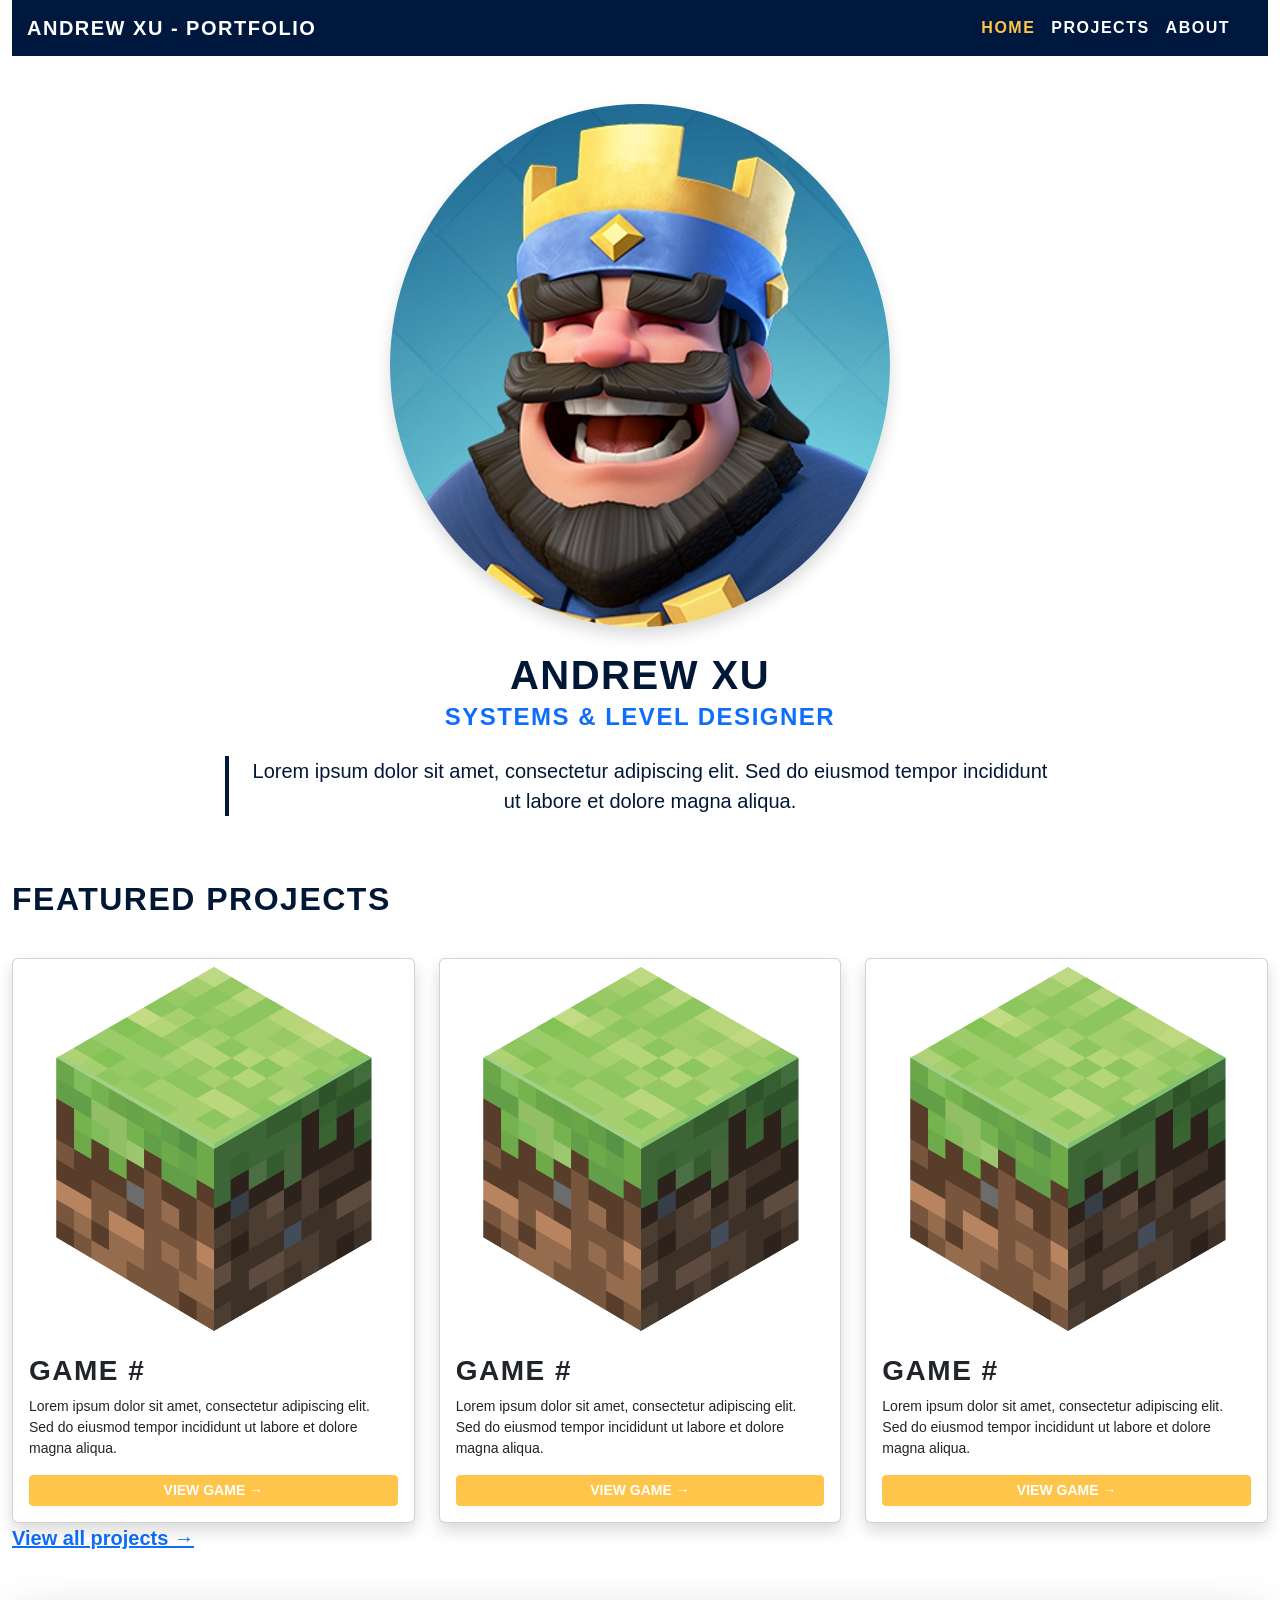
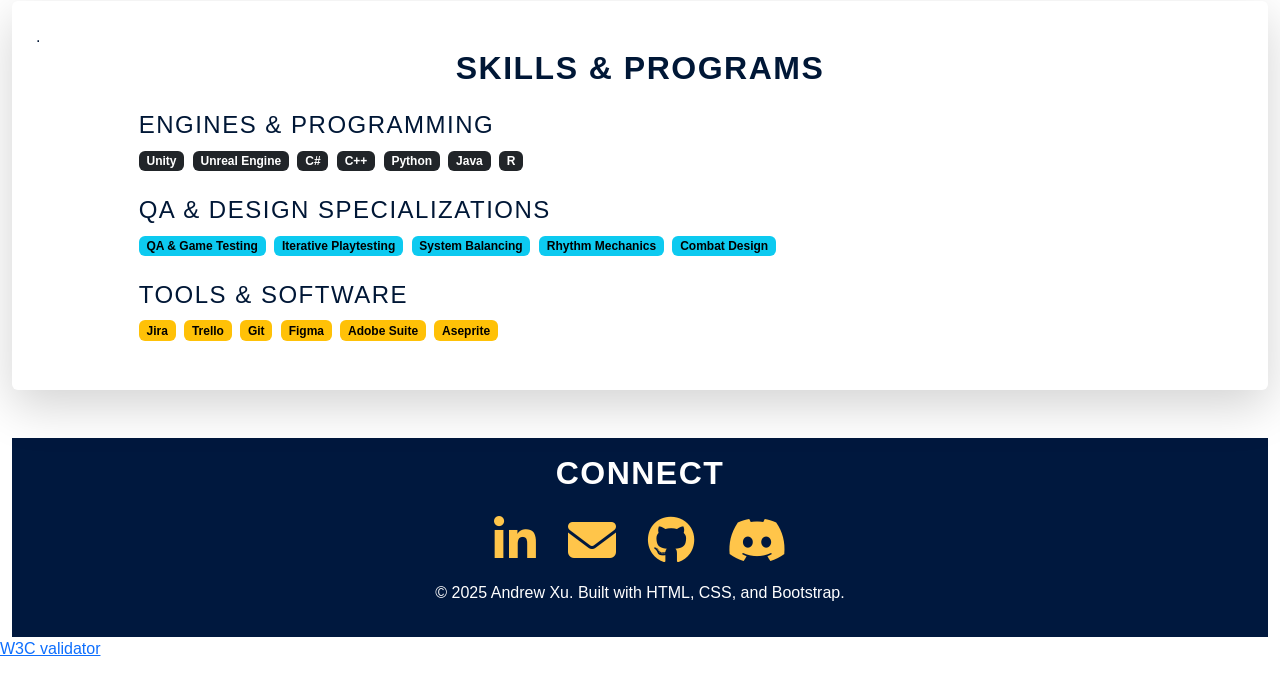
==== index.html @ b4d5e276 "Initial" ====
<!doctype html>
<html lang="en">

<!--
WRITTEN BY: Andrew Xu
EMAIL: andrewx5@uci.edu
-->

<head>
  <meta charset="utf-8">
  <meta name="author" content="Andrew Xu">
  <meta name="description" content="A1: Responsive Portfolio">
    <title>Andrew Xu | Portfolio</title>

    <link href="https://cdn.jsdelivr.net/npm/bootstrap@5.3.3/dist/css/bootstrap.min.css"
        rel="stylesheet"
        integrity="sha384-QWTKZyjpPEjISv5WaRU9OFeRpok6YctnYmDr5pNlyT2bRjXh0JMhjY6hW+ALEwIH"
        crossorigin="anonymous">
    <link rel="stylesheet" href="https://cdnjs.cloudflare.com/ajax/libs/font-awesome/6.5.1/css/all.min.css"
        integrity="sha512-DTOQO9RWCH3ppGqcWaEA1BIZOC6xxalwEsw9c2QQeAIftl+Vegovlnee1c9QX4TctnWMn13TZye+giMm8e2LwA=="
        crossorigin="anonymous" referrerpolicy="no-referrer">
    <link rel="stylesheet" href="style.css">
</head>


<body>
    <div class="container-fluid">

      <header> 
        <nav class="navbar navbar-expand-lg navbar-light">
            <a class="navbar-brand" href="index.html"> Andrew Xu - Portfolio</a>
            <button class="navbar-toggler" type="button" data-bs-toggle="collapse" data-bs-target="#navbarNav" aria-controls="navbarNav" aria-expanded="false" aria-label="Toggle navigation">
                <span class="fa-solid fa-bars" style="color: #ffffff;" aria-hidden="true"></span>            </button>
            <div class="collapse navbar-collapse" id="navbarNav">
                <ul class="navbar-nav ms-auto">
                    <li class="nav-item"><a class="nav-link active" aria-current="page" href="#">Home</a></li>
                    <li class="nav-item"><a class="nav-link" href="projects.html">Projects</a></li>
                    <li class="nav-item"><a class="nav-link" href="aboutme.html">About </a></li>
                </ul>
            </div>
        </nav>
      </header>

    <main class="mt-5">
      <div class="row">
        <div class="col-12">
            <section id="introduction" class="mb-5">  

              <div class="row mb-4">
                  <div class="col-12 text-center">
                      <img src="images/pfp.jpg" alt="profile picture" class="img-fluid rounded-circle shadow" style="max-width: 500px;">
                  </div>
              </div>

              <div class="row mb-3">
                  <div class="col-12 text-center">
                      <h1 class="about-title fw-bold mb-1">Andrew Xu</h1>
                      <h2 class="h4 fw-bold text-primary mt-1">Systems & Level Designer</h2>
                  </div>
              </div>

              <div class="row justify-content-center">
                  <div class="col-lg-8 col-12">
                      <blockquote class="blockquote border-start border-primary border-4 ps-3 text-center">
                          <p class="mb-0 lead small">
                            Lorem ipsum dolor sit amet, consectetur adipiscing elit. Sed do eiusmod tempor incididunt ut labore et dolore magna aliqua.                           </p>
                      </blockquote>
                  </div>
              </div>
          </section>

          <section id="featured-projects">
              <h2>Featured Projects</h2>
              <div class="row row-cols-1 row-cols-md-2 row-cols-lg-3 g-4 mt-3">
                <div class="col">
                  <div class="card h-100 shadow">
                    <img src="images/game.png" class="card-img-top d-block mx-auto" style="max-width: 350px;" alt="project1">
                    <div class="card-body">
                      <h3 class="card-title">Game #</h3>
                      <p class="card-text small">Lorem ipsum dolor sit amet, consectetur adipiscing elit. Sed do eiusmod tempor incididunt ut labore et dolore magna aliqua. </p>
                      <a href="projects.html#project1" class="btn btn-primary btn-sm w-100">View Game &rarr;</a>
                    </div>
                  </div>
                </div>
              <div class="col">
                  <div class="card h-100 shadow">
                    <img src="images/game.png" class="card-img-top d-block mx-auto" style="max-width: 350px;" alt="project2">
                      <div class="card-body">
                          <h3 class="card-title">Game #</h3>
                          <p class="card-text small">Lorem ipsum dolor sit amet, consectetur adipiscing elit. Sed do eiusmod tempor incididunt ut labore et dolore magna aliqua. </p>
                          <a href="projects.html#project2" class="btn btn-primary btn-sm w-100">View Game &rarr;</a>
                      </div>
                  </div>
              </div>
              <div class="col">
                  <div class="card h-100 shadow">
                    <img src="images/game.png" class="card-img-top d-block mx-auto" style="max-width: 350px;" alt="project3">
                      <div class="card-body">
                          <h3 class="card-title">Game #</h3>
                          <p class="card-text small">Lorem ipsum dolor sit amet, consectetur adipiscing elit. Sed do eiusmod tempor incididunt ut labore et dolore magna aliqua. </p>
                          <a href="projects.html#project3" class="btn btn-primary btn-sm w-100">View Game &rarr;</a>
                      </div>
                  </div>
              </div>
            </div>
            <a href="projects.html" class="fw-bold fs-5 mt-4">View all projects &rarr;</a>
          </section>

          <section id="skills" class="p-4 rounded shadow-lg my-5">. 
            <h2 class="text-center mb-4">Skills & Programs</h2>
            <div class="row justify-content-center">
                <div class="col-lg-10 col-12">
                    <h3 class="h4">Engines & Programming</h3>
                    <p class="mb-4">
                        <span class="badge bg-dark me-1">Unity</span>
                        <span class="badge bg-dark me-1">Unreal Engine</span>
                        <span class="badge bg-dark me-1">C#</span>
                        <span class="badge bg-dark me-1">C++</span>
                        <span class="badge bg-dark me-1">Python</span>
                        <span class="badge bg-dark me-1">Java</span>
                        <span class="badge bg-dark me-1">R</span>
                    </p>

                    <h3 class="h4">QA & Design Specializations</h3>
                    <p class="mb-4">
                        <span class="badge text-bg-info me-1">QA & Game Testing</span>
                        <span class="badge text-bg-info me-1">Iterative Playtesting</span>
                        <span class="badge text-bg-info me-1">System Balancing</span>
                        <span class="badge text-bg-info me-1">Rhythm Mechanics</span>
                        <span class="badge text-bg-info">Combat Design</span>
                    </p>

                    <h3 class="h4">Tools & Software</h3>
                    <p class="mb-4">
                        <span class="badge text-bg-warning me-1">Jira</span>
                        <span class="badge text-bg-warning me-1">Trello</span>
                        <span class="badge text-bg-warning me-1">Git</span>
                        <span class="badge text-bg-warning me-1">Figma</span>
                        <span class="badge text-bg-warning me-1">Adobe Suite</span>
                        <span class="badge text-bg-warning">Aseprite</span>
                    </p>
                </div>
              </div>
            </section>

          </div>
        </div>
    </main>

    <footer class="text-center py-3 mt-0 text-white"> 
      <h2 class="mb-4">Connect</h2>
      <div class="d-flex justify-content-center">
          <a href="https://www.linkedin.com/in/andrew-l-xuu/" target="_blank" class="text-white mx-3">
            <span class="fa-brands fa-linkedin-in fa-3x" aria-hidden="true"></span>
            <span class="visually-hidden">LinkedIn Profile</span>
          </a>
          <a href="mailto:andrewx5@uci.edu" class="text-white mx-3">
            <span class="fa-solid fa-envelope fa-3x" aria-hidden="true"></span>
            <span class="visually-hidden">Email Andrew Xu</span>
          </a>
          <a href="https://github.com/andrewxuu" target="_blank" class="text-white mx-3">
            <span class="fa-brands fa-github fa-3x" aria-hidden="true"></span>
            <span class="visually-hidden">GitHub Repository</span>
          </a>
          <a href="https://discord.com/users/377968184894160897" target="_blank" class="text-white mx-3">
            <span class="fa-brands fa-discord fa-3x" aria-hidden="true"></span>
            <span class="visually-hidden">Discord Contact</span>
          </a>
          </div>
      <p class="mt-3">&copy; 2025 Andrew Xu. Built with HTML, CSS, and Bootstrap.</p>
    </footer>


  </div>

  <script src="https://cdn.jsdelivr.net/npm/bootstrap@5.3.3/dist/js/bootstrap.bundle.min.js"
            integrity="sha384-YvpcrYf0tY3lHB60NNkmXc5s9fDVZLESaAA55NDzOxhy9GkcIdslK1eN7N6jIeHz"
            crossorigin="anonymous"></script>
    <p>
      <a href="http://validator.w3.org/check?uri=referer">
        W3C validator
      </a>
    </p>
</body>
</html>
---- style.css ----
:root {
    --lightblue: #79d7fd;
    --blue: #00bbfa;
    --text:#001736;
    --navy:#00183e;
    --yellow:#ffc54a;
}

/* Body */


body {
    color: var(--text);
    font-family: 'Roboto', sans-serif;
}


h1, h2, h3, h5, .navbar-brand, .nav-item, .index-title, .project_title, .about-title {
    font-family: 'Montserrat', sans-serif;
    font-weight: 800;
    letter-spacing: 1.5px;
    text-transform: uppercase;
    color: var(--text);
}

h4 {
    color: var(--text);
}

.border-primary {
    border-color: var(--navy) !important;
}

/* NavBar */

.navbar{
    background-color: var(--navy) !important;
}

.navbar-brand, .navbar-nav .nav-link {
    color: white !important;
}

.navbar-nav .nav-link:hover,
.navbar-nav .nav-link.active {
    color: var(--yellow) !important;
}

.navbar-brand {
    padding-left: 15px !important;
}

.navbar-nav {
    padding-right: 15px !important;
}

.navbar-collapse {
    padding: 0 15px;
}

/* Buttons */

.btn-primary, .btn-secondary{
    background-color: var(--yellow) !important;
    border-color: var(--yellow) !important;
    color: white !important;
    font-weight: 700;
    text-transform: uppercase;
}

.btn-primary:hover, .btn-secondary:hover{
    background-color: var(--lightblue) !important;
    border-color: var(--lightblue) !important;
}


/*Footer*/

footer {
    background-color: var(--navy) !important;
    color: white !important;
}

footer h2 {
    color: white !important;
}

footer .d-flex a {
    color: var(--yellow) !important;
}

footer .d-flex a:hover {
    color: var(--lightblue) !important;
}
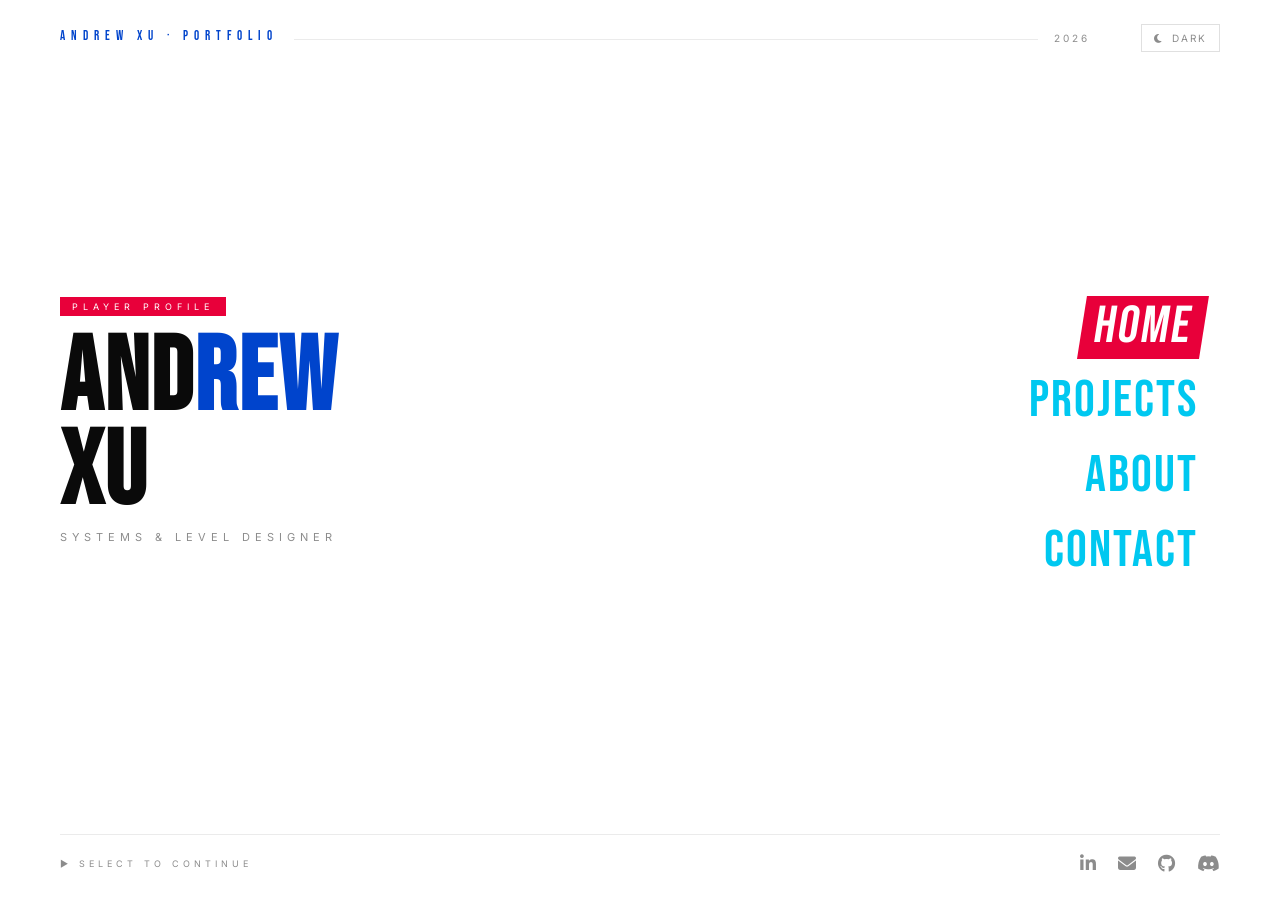
==== commit 4702597e: "Revision" ====
--- a/index.html
+++ b/index.html
@@ -8,178 +8,105 @@
 
 <head>
   <meta charset="utf-8">
+  <meta name="viewport" content="width=device-width, initial-scale=1">
   <meta name="author" content="Andrew Xu">
-  <meta name="description" content="A1: Responsive Portfolio">
-    <title>Andrew Xu | Portfolio</title>
+  <meta name="description" content="Andrew Xu, Systems & Level Designer. Portfolio.">
+  <title>Andrew Xu | Portfolio</title>
 
-    <link href="https://cdn.jsdelivr.net/npm/bootstrap@5.3.3/dist/css/bootstrap.min.css"
-        rel="stylesheet"
-        integrity="sha384-QWTKZyjpPEjISv5WaRU9OFeRpok6YctnYmDr5pNlyT2bRjXh0JMhjY6hW+ALEwIH"
-        crossorigin="anonymous">
-    <link rel="stylesheet" href="https://cdnjs.cloudflare.com/ajax/libs/font-awesome/6.5.1/css/all.min.css"
-        integrity="sha512-DTOQO9RWCH3ppGqcWaEA1BIZOC6xxalwEsw9c2QQeAIftl+Vegovlnee1c9QX4TctnWMn13TZye+giMm8e2LwA=="
-        crossorigin="anonymous" referrerpolicy="no-referrer">
-    <link rel="stylesheet" href="style.css">
+  <!-- Apply saved theme before paint to avoid a flash -->
+  <script>
+    (function () {
+      try { if (localStorage.getItem('theme') === 'dark') document.documentElement.classList.add('dark'); } catch (e) {}
+    })();
+  </script>
+
+  <link rel="preconnect" href="https://fonts.googleapis.com">
+  <link rel="preconnect" href="https://fonts.gstatic.com" crossorigin>
+  <link href="https://fonts.googleapis.com/css2?family=Bebas+Neue&family=Inter:wght@400;500;700;900&display=swap" rel="stylesheet">
+  <link rel="stylesheet" href="https://cdnjs.cloudflare.com/ajax/libs/font-awesome/6.5.1/css/all.min.css"
+    integrity="sha512-DTOQO9RWCH3ppGqcWaEA1BIZOC6xxalwEsw9c2QQeAIftl+Vegovlnee1c9QX4TctnWMn13TZye+giMm8e2LwA=="
+    crossorigin="anonymous" referrerpolicy="no-referrer">
+  <link rel="stylesheet" href="style.css">
 </head>
 
+<body>
+  <main class="p3-menu">
 
-<body>
-    <div class="container-fluid">
+    <header class="p3-top">
+      <a class="p3-brand" href="index.html">ANDREW XU · PORTFOLIO</a>
+      <div class="p3-rule"></div>
+      <span class="p3-year">2026</span>
+      <div class="toggle-wrap">
+        <button class="theme-toggle" id="themeToggle" aria-label="Toggle dark mode">
+          <span class="fa-solid fa-moon" id="themeIcon" aria-hidden="true"></span>
+          <span id="themeLabel">Dark</span>
+        </button>
+      </div>
+    </header>
 
-      <header> 
-        <nav class="navbar navbar-expand-lg navbar-light">
-            <a class="navbar-brand" href="index.html"> Andrew Xu - Portfolio</a>
-            <button class="navbar-toggler" type="button" data-bs-toggle="collapse" data-bs-target="#navbarNav" aria-controls="navbarNav" aria-expanded="false" aria-label="Toggle navigation">
-                <span class="fa-solid fa-bars" style="color: #ffffff;" aria-hidden="true"></span>            </button>
-            <div class="collapse navbar-collapse" id="navbarNav">
-                <ul class="navbar-nav ms-auto">
-                    <li class="nav-item"><a class="nav-link active" aria-current="page" href="#">Home</a></li>
-                    <li class="nav-item"><a class="nav-link" href="projects.html">Projects</a></li>
-                    <li class="nav-item"><a class="nav-link" href="aboutme.html">About </a></li>
-                </ul>
-            </div>
-        </nav>
-      </header>
+    <section class="p3-hero">
+      <div class="p3-left">
+        <span class="p3-tag">Player Profile</span>
+        <h1 class="p3-name">AND<span>REW</span><br>XU</h1>
+        <p class="p3-role">Systems &amp; Level Designer</p>
+      </div>
 
-    <main class="mt-5">
-      <div class="row">
-        <div class="col-12">
-            <section id="introduction" class="mb-5">  
+      <div aria-hidden="true"></div>
 
-              <div class="row mb-4">
-                  <div class="col-12 text-center">
-                      <img src="images/pfp.jpg" alt="profile picture" class="img-fluid rounded-circle shadow" style="max-width: 500px;">
-                  </div>
-              </div>
+      <nav class="p3-nav" aria-label="Main menu">
+        <a class="active" aria-current="page" href="index.html">HOME</a>
+        <a href="projects.html">PROJECTS</a>
+        <a href="aboutme.html">ABOUT</a>
+        <a href="contact.html">CONTACT</a>
+      </nav>
+    </section>
 
-              <div class="row mb-3">
-                  <div class="col-12 text-center">
-                      <h1 class="about-title fw-bold mb-1">Andrew Xu</h1>
-                      <h2 class="h4 fw-bold text-primary mt-1">Systems & Level Designer</h2>
-                  </div>
-              </div>
+    <footer class="p3-foot">
+      <span class="p3-prompt">&#9654; Select to continue</span>
+      <div class="p3-social">
+        <a href="https://www.linkedin.com/in/andrew-l-xuu/" target="_blank" aria-label="LinkedIn">
+          <span class="fa-brands fa-linkedin-in" aria-hidden="true"></span>
+        </a>
+        <a href="mailto:andrew.l.xuu@gmail.com" aria-label="Email Andrew Xu">
+          <span class="fa-solid fa-envelope" aria-hidden="true"></span>
+        </a>
+        <a href="https://github.com/andrewxuu" target="_blank" aria-label="GitHub">
+          <span class="fa-brands fa-github" aria-hidden="true"></span>
+        </a>
+        <a href="https://discord.com/users/377968184894160897" target="_blank" aria-label="Discord">
+          <span class="fa-brands fa-discord" aria-hidden="true"></span>
+        </a>
+      </div>
+    </footer>
+  </main>
 
-              <div class="row justify-content-center">
-                  <div class="col-lg-8 col-12">
-                      <blockquote class="blockquote border-start border-primary border-4 ps-3 text-center">
-                          <p class="mb-0 lead small">
-                            Lorem ipsum dolor sit amet, consectetur adipiscing elit. Sed do eiusmod tempor incididunt ut labore et dolore magna aliqua.                           </p>
-                      </blockquote>
-                  </div>
-              </div>
-          </section>
+  <script>
+    (function () {
+      var root = document.documentElement;
+      var btn = document.getElementById('themeToggle');
+      var icon = document.getElementById('themeIcon');
+      var label = document.getElementById('themeLabel');
+      function sync() {
+        var dark = root.classList.contains('dark');
+        label.textContent = dark ? 'Light' : 'Dark';
+        icon.className = dark ? 'fa-solid fa-sun' : 'fa-solid fa-moon';
+      }
+      sync();
+      btn.addEventListener('click', function () {
+        root.classList.toggle('dark');
+        try { localStorage.setItem('theme', root.classList.contains('dark') ? 'dark' : 'light'); } catch (e) {}
+        sync();
+      });
 
-          <section id="featured-projects">
-              <h2>Featured Projects</h2>
-              <div class="row row-cols-1 row-cols-md-2 row-cols-lg-3 g-4 mt-3">
-                <div class="col">
-                  <div class="card h-100 shadow">
-                    <img src="images/game.png" class="card-img-top d-block mx-auto" style="max-width: 350px;" alt="project1">
-                    <div class="card-body">
-                      <h3 class="card-title">Game #</h3>
-                      <p class="card-text small">Lorem ipsum dolor sit amet, consectetur adipiscing elit. Sed do eiusmod tempor incididunt ut labore et dolore magna aliqua. </p>
-                      <a href="projects.html#project1" class="btn btn-primary btn-sm w-100">View Game &rarr;</a>
-                    </div>
-                  </div>
-                </div>
-              <div class="col">
-                  <div class="card h-100 shadow">
-                    <img src="images/game.png" class="card-img-top d-block mx-auto" style="max-width: 350px;" alt="project2">
-                      <div class="card-body">
-                          <h3 class="card-title">Game #</h3>
-                          <p class="card-text small">Lorem ipsum dolor sit amet, consectetur adipiscing elit. Sed do eiusmod tempor incididunt ut labore et dolore magna aliqua. </p>
-                          <a href="projects.html#project2" class="btn btn-primary btn-sm w-100">View Game &rarr;</a>
-                      </div>
-                  </div>
-              </div>
-              <div class="col">
-                  <div class="card h-100 shadow">
-                    <img src="images/game.png" class="card-img-top d-block mx-auto" style="max-width: 350px;" alt="project3">
-                      <div class="card-body">
-                          <h3 class="card-title">Game #</h3>
-                          <p class="card-text small">Lorem ipsum dolor sit amet, consectetur adipiscing elit. Sed do eiusmod tempor incididunt ut labore et dolore magna aliqua. </p>
-                          <a href="projects.html#project3" class="btn btn-primary btn-sm w-100">View Game &rarr;</a>
-                      </div>
-                  </div>
-              </div>
-            </div>
-            <a href="projects.html" class="fw-bold fs-5 mt-4">View all projects &rarr;</a>
-          </section>
-
-          <section id="skills" class="p-4 rounded shadow-lg my-5">. 
-            <h2 class="text-center mb-4">Skills & Programs</h2>
-            <div class="row justify-content-center">
-                <div class="col-lg-10 col-12">
-                    <h3 class="h4">Engines & Programming</h3>
-                    <p class="mb-4">
-                        <span class="badge bg-dark me-1">Unity</span>
-                        <span class="badge bg-dark me-1">Unreal Engine</span>
-                        <span class="badge bg-dark me-1">C#</span>
-                        <span class="badge bg-dark me-1">C++</span>
-                        <span class="badge bg-dark me-1">Python</span>
-                        <span class="badge bg-dark me-1">Java</span>
-                        <span class="badge bg-dark me-1">R</span>
-                    </p>
-
-                    <h3 class="h4">QA & Design Specializations</h3>
-                    <p class="mb-4">
-                        <span class="badge text-bg-info me-1">QA & Game Testing</span>
-                        <span class="badge text-bg-info me-1">Iterative Playtesting</span>
-                        <span class="badge text-bg-info me-1">System Balancing</span>
-                        <span class="badge text-bg-info me-1">Rhythm Mechanics</span>
-                        <span class="badge text-bg-info">Combat Design</span>
-                    </p>
-
-                    <h3 class="h4">Tools & Software</h3>
-                    <p class="mb-4">
-                        <span class="badge text-bg-warning me-1">Jira</span>
-                        <span class="badge text-bg-warning me-1">Trello</span>
-                        <span class="badge text-bg-warning me-1">Git</span>
-                        <span class="badge text-bg-warning me-1">Figma</span>
-                        <span class="badge text-bg-warning me-1">Adobe Suite</span>
-                        <span class="badge text-bg-warning">Aseprite</span>
-                    </p>
-                </div>
-              </div>
-            </section>
-
-          </div>
-        </div>
-    </main>
-
-    <footer class="text-center py-3 mt-0 text-white"> 
-      <h2 class="mb-4">Connect</h2>
-      <div class="d-flex justify-content-center">
-          <a href="https://www.linkedin.com/in/andrew-l-xuu/" target="_blank" class="text-white mx-3">
-            <span class="fa-brands fa-linkedin-in fa-3x" aria-hidden="true"></span>
-            <span class="visually-hidden">LinkedIn Profile</span>
-          </a>
-          <a href="mailto:andrewx5@uci.edu" class="text-white mx-3">
-            <span class="fa-solid fa-envelope fa-3x" aria-hidden="true"></span>
-            <span class="visually-hidden">Email Andrew Xu</span>
-          </a>
-          <a href="https://github.com/andrewxuu" target="_blank" class="text-white mx-3">
-            <span class="fa-brands fa-github fa-3x" aria-hidden="true"></span>
-            <span class="visually-hidden">GitHub Repository</span>
-          </a>
-          <a href="https://discord.com/users/377968184894160897" target="_blank" class="text-white mx-3">
-            <span class="fa-brands fa-discord fa-3x" aria-hidden="true"></span>
-            <span class="visually-hidden">Discord Contact</span>
-          </a>
-          </div>
-      <p class="mt-3">&copy; 2025 Andrew Xu. Built with HTML, CSS, and Bootstrap.</p>
-    </footer>
-
-
-  </div>
-
-  <script src="https://cdn.jsdelivr.net/npm/bootstrap@5.3.3/dist/js/bootstrap.bundle.min.js"
-            integrity="sha384-YvpcrYf0tY3lHB60NNkmXc5s9fDVZLESaAA55NDzOxhy9GkcIdslK1eN7N6jIeHz"
-            crossorigin="anonymous"></script>
-    <p>
-      <a href="http://validator.w3.org/check?uri=referer">
-        W3C validator
-      </a>
-    </p>
+      // Highlight whichever menu item the pointer is on
+      var items = document.querySelectorAll('.p3-nav a');
+      items.forEach(function (a) {
+        a.addEventListener('mouseenter', function () {
+          items.forEach(function (x) { x.classList.remove('active'); });
+          a.classList.add('active');
+        });
+      });
+    })();
+  </script>
 </body>
 </html>
--- a/style.css
+++ b/style.css
@@ -1,96 +1,1098 @@
+/* =========================================================
+   Andrew Xu — Portfolio
+   Persona 3 Reload inspired theme  (light + dark)
+   ========================================================= */
+
 :root {
-    --lightblue: #79d7fd;
-    --blue: #00bbfa;
-    --text:#001736;
-    --navy:#00183e;
-    --yellow:#ffc54a;
-}
-
-/* Body */
-
+  --blue:        #0044cc;
+  --cyan:        #00c8f0;
+  --red:         #e8003a;
+  --bg:          #ffffff;
+  --surface:     #fafafa;
+  --ink:         #0a0a0a;
+  --ink-dim:     rgba(0, 0, 0, 0.45);
+  --ink-faint:   rgba(0, 0, 0, 0.08);
+  --border:      rgba(0, 0, 0, 0.12);
+  --arc:         #0044cc;
+}
+
+:root.dark {
+  --blue:        #1466ff;
+  --cyan:        #22e0ff;
+  --red:         #ff2e63;
+  --bg:          #04060f;
+  --surface:     #0a0e1c;
+  --ink:         #eaf2ff;
+  --ink-dim:     rgba(234, 242, 255, 0.45);
+  --ink-faint:   rgba(234, 242, 255, 0.10);
+  --border:      rgba(234, 242, 255, 0.15);
+  --arc:         #1466ff;
+}
+
+* { box-sizing: border-box; }
+
+html, body { margin: 0; padding: 0; }
 
 body {
-    color: var(--text);
-    font-family: 'Roboto', sans-serif;
-}
-
-
-h1, h2, h3, h5, .navbar-brand, .nav-item, .index-title, .project_title, .about-title {
-    font-family: 'Montserrat', sans-serif;
-    font-weight: 800;
-    letter-spacing: 1.5px;
-    text-transform: uppercase;
-    color: var(--text);
-}
-
-h4 {
-    color: var(--text);
-}
-
-.border-primary {
-    border-color: var(--navy) !important;
-}
-
-/* NavBar */
-
-.navbar{
-    background-color: var(--navy) !important;
-}
-
-.navbar-brand, .navbar-nav .nav-link {
-    color: white !important;
-}
-
-.navbar-nav .nav-link:hover,
-.navbar-nav .nav-link.active {
-    color: var(--yellow) !important;
-}
-
-.navbar-brand {
-    padding-left: 15px !important;
-}
-
-.navbar-nav {
-    padding-right: 15px !important;
-}
-
-.navbar-collapse {
-    padding: 0 15px;
-}
+  background: var(--bg);
+  color: var(--ink);
+  font-family: 'Inter', sans-serif;
+  transition: background 0.4s ease, color 0.4s ease;
+}
+
+a { color: var(--blue); }
+
+/* Display font helper */
+.display {
+  font-family: 'Bebas Neue', sans-serif;
+  letter-spacing: 2px;
+}
+
+/* =========================================================
+   Dark-mode toggle button (shared)
+   ========================================================= */
+.theme-toggle {
+  display: inline-flex;
+  align-items: center;
+  gap: 8px;
+  background: none;
+  border: 1px solid var(--border);
+  color: var(--ink-dim);
+  font-family: 'Inter', sans-serif;
+  font-size: 10px;
+  letter-spacing: 2px;
+  text-transform: uppercase;
+  padding: 7px 12px;
+  cursor: pointer;
+  transition: all 0.15s ease;
+}
+.theme-toggle:hover {
+  border-color: var(--blue);
+  color: var(--blue);
+}
+
+/* =========================================================
+   MENU SCREEN  (index.html)
+   ========================================================= */
+.p3-menu {
+  position: relative;
+  min-height: 100vh;
+  min-height: 100dvh;
+  overflow-x: hidden;
+  display: grid;
+  grid-template-rows: auto 1fr auto;
+  padding: 0 60px;
+}
+
+/* Signature arc */
+.p3-arc {
+  position: absolute;
+  width: 680px;
+  height: 680px;
+  border-radius: 50%;
+  background: var(--arc);
+  top: -280px;
+  right: -240px;
+  z-index: 0;
+  opacity: 0.9;
+  transition: background 0.4s ease;
+}
+.p3-arc::after {
+  content: '';
+  position: absolute;
+  inset: 40px;
+  border-radius: 50%;
+  background: var(--bg);
+  transition: background 0.4s ease;
+}
+
+/* Top bar */
+.p3-top {
+  position: relative;
+  z-index: 10;
+  padding: 28px 0 0;
+  display: flex;
+  align-items: flex-end;
+  gap: 16px;
+  animation: p3-down 0.5s ease both;
+}
+.p3-top .toggle-wrap { position: absolute; top: 24px; right: 0; }
+.p3-brand {
+  font-family: 'Bebas Neue', sans-serif;
+  font-size: 13px;
+  letter-spacing: 6px;
+  color: var(--blue);
+  text-decoration: none;
+  transition: color 0.4s ease;
+}
+.p3-rule { flex: 1; height: 1px; background: var(--ink-faint); margin-bottom: 4px; }
+.p3-year { font-size: 10px; letter-spacing: 3px; color: var(--ink-dim); margin-right: 130px; }
+
+/* Hero */
+.p3-hero {
+  position: relative;
+  z-index: 10;
+  display: grid;
+  grid-template-columns: auto 1fr auto;
+  align-items: center;
+  gap: 48px;
+}
+.p3-left { padding: 40px 0; animation: p3-left 0.6s 0.1s ease both; max-width: 400px; }
+
+.p3-tag {
+  display: inline-block;
+  font-size: 9px;
+  letter-spacing: 5px;
+  color: #fff;
+  background: var(--red);
+  padding: 4px 12px;
+  margin-bottom: 16px;
+  text-transform: uppercase;
+  transition: background 0.4s ease;
+}
+.p3-name {
+  font-family: 'Bebas Neue', sans-serif;
+  font-size: clamp(56px, 9vw, 104px);
+  line-height: 0.9;
+  letter-spacing: 2px;
+  margin: 0 0 10px;
+}
+.p3-name span { color: var(--blue); transition: color 0.4s ease; }
+.p3-role {
+  font-size: 11px;
+  letter-spacing: 5px;
+  color: var(--ink-dim);
+  text-transform: uppercase;
+  margin-bottom: 40px;
+}
+.p3-stats { display: flex; gap: 40px; }
+.p3-stat-num {
+  font-family: 'Bebas Neue', sans-serif;
+  font-size: 36px;
+  line-height: 1;
+  color: var(--blue);
+  transition: color 0.4s ease;
+}
+.p3-stat-lbl { font-size: 9px; letter-spacing: 3px; color: var(--ink-dim); text-transform: uppercase; }
+
+/* Skewed menu */
+.p3-nav {
+  display: flex;
+  flex-direction: column;
+  align-items: flex-end;
+  gap: 12px;
+  animation: p3-right 0.6s 0.2s ease both;
+  padding-right: 10px;
+}
+.p3-nav a {
+  display: block;
+  font-family: 'Bebas Neue', sans-serif;
+  font-size: clamp(32px, 5vw, 52px);
+  letter-spacing: 2px;
+  color: var(--cyan);
+  text-decoration: none;
+  line-height: 1.05;
+  padding: 4px 12px;
+  transition: color 0.13s ease, background 0.13s ease, transform 0.13s ease;
+}
+.p3-nav a:hover,
+.p3-nav a.active {
+  color: #fff;
+  background: var(--red);
+  transform: skewX(-9deg) translateX(-6px);
+}
+
+/* Footer (menu screen) */
+.p3-foot {
+  position: relative;
+  z-index: 10;
+  padding: 18px 0 26px;
+  display: flex;
+  align-items: center;
+  gap: 16px;
+  border-top: 1px solid var(--ink-faint);
+  animation: p3-up 0.6s 0.4s ease both;
+}
+.p3-prompt {
+  font-size: 9px;
+  letter-spacing: 4px;
+  color: var(--ink-dim);
+  text-transform: uppercase;
+  animation: p3-pulse 2s 1s ease-in-out infinite;
+}
+.p3-social { display: flex; gap: 22px; margin-left: auto; align-items: center; }
+.p3-social a { font-size: 18px; color: var(--ink-dim); text-decoration: none; transition: color 0.15s ease; }
+.p3-social a:hover { color: var(--blue); }
+
+/* =========================================================
+   CONTENT PAGES  (projects.html / aboutme.html)
+   ========================================================= */
+
+/* Top nav bar */
+.site-nav {
+  position: sticky;
+  top: 0;
+  z-index: 50;
+  display: flex;
+  align-items: center;
+  gap: 24px;
+  padding: 16px 48px;
+  background: var(--bg);
+  border-bottom: 1px solid var(--border);
+  transition: background 0.4s ease;
+}
+.site-nav .brand {
+  font-family: 'Bebas Neue', sans-serif;
+  font-size: 16px;
+  letter-spacing: 4px;
+  color: var(--blue);
+  text-decoration: none;
+}
+.site-nav .links { display: flex; gap: 6px; margin-left: auto; align-items: center; }
+.site-nav .links a {
+  font-family: 'Bebas Neue', sans-serif;
+  font-size: 20px;
+  letter-spacing: 2px;
+  color: var(--ink);
+  text-decoration: none;
+  padding: 4px 12px;
+  transition: color 0.13s ease, background 0.13s ease, transform 0.13s ease;
+}
+.site-nav .links a:hover { color: var(--cyan); }
+.site-nav .links a.active {
+  color: #fff;
+  background: var(--red);
+  transform: skewX(-9deg);
+}
+
+/* Page container */
+.page { max-width: 1100px; margin: 0 auto; padding: 48px; }
+
+/* Page title */
+.page-title {
+  font-family: 'Bebas Neue', sans-serif;
+  font-size: clamp(48px, 8vw, 84px);
+  letter-spacing: 2px;
+  line-height: 0.95;
+  margin: 0 0 8px;
+}
+.page-title span { color: var(--blue); }
+.page-kicker {
+  display: inline-block;
+  font-size: 9px;
+  letter-spacing: 5px;
+  color: #fff;
+  background: var(--red);
+  padding: 4px 12px;
+  text-transform: uppercase;
+  margin-bottom: 16px;
+}
+
+/* Section headings */
+.sec-head {
+  font-family: 'Bebas Neue', sans-serif;
+  font-size: clamp(26px, 4vw, 38px);
+  letter-spacing: 2px;
+  border-bottom: 2px solid var(--blue);
+  padding-bottom: 8px;
+  margin: 56px 0 24px;
+}
+
+/* Headings inside content */
+.page h2, .page h3 {
+  font-family: 'Bebas Neue', sans-serif;
+  letter-spacing: 1.5px;
+  color: var(--ink);
+}
+.page h4 { color: var(--ink-dim); font-weight: 600; }
+.page p, .page li { color: var(--ink); }
+.muted { color: var(--ink-dim) !important; }
+
+/* Cards */
+.p3-card {
+  background: var(--surface);
+  border: 1px solid var(--border);
+  border-radius: 4px;
+  padding: 0;
+  height: 100%;
+  overflow: hidden;
+  transition: transform 0.15s ease, border-color 0.15s ease;
+}
+.p3-card:hover { transform: translateY(-4px); border-color: var(--blue); }
+.p3-card img { width: 100%; display: block; background: var(--ink-faint); }
+.p3-card .body { padding: 18px; }
+.p3-card .title {
+  font-family: 'Bebas Neue', sans-serif;
+  font-size: 24px;
+  letter-spacing: 1.5px;
+  margin: 0 0 10px;
+}
+.p3-card .text { font-size: 13px; color: var(--ink-dim); line-height: 1.5; }
+
+/* Pills / badges */
+.pill {
+  display: inline-block;
+  font-size: 9px;
+  letter-spacing: 1.5px;
+  text-transform: uppercase;
+  padding: 3px 9px;
+  margin: 2px 4px 2px 0;
+  border-radius: 2px;
+}
+.pill-blue  { background: var(--blue); color: #fff; }
+.pill-cyan  { background: var(--cyan); color: #04060f; }
+.pill-line  { border: 1px solid var(--border); color: var(--ink-dim); }
 
 /* Buttons */
-
-.btn-primary, .btn-secondary{
-    background-color: var(--yellow) !important;
-    border-color: var(--yellow) !important;
-    color: white !important;
-    font-weight: 700;
-    text-transform: uppercase;
-}
-
-.btn-primary:hover, .btn-secondary:hover{
-    background-color: var(--lightblue) !important;
-    border-color: var(--lightblue) !important;
-}
-
-
-/*Footer*/
-
-footer {
-    background-color: var(--navy) !important;
-    color: white !important;
-}
-
-footer h2 {
-    color: white !important;
-}
-
-footer .d-flex a {
-    color: var(--yellow) !important;
-}
-
-footer .d-flex a:hover {
-    color: var(--lightblue) !important;
-}
-
-
+.p3-btn {
+  display: inline-block;
+  font-family: 'Bebas Neue', sans-serif;
+  font-size: 15px;
+  letter-spacing: 2px;
+  color: var(--cyan);
+  text-decoration: none;
+  padding: 6px 14px;
+  margin-top: 14px;
+  border: 1px solid var(--border);
+  border-radius: 2px;
+  transition: color 0.13s ease, background 0.13s ease, border-color 0.13s ease;
+}
+.p3-btn:hover { color: #fff; background: var(--red); border-color: var(--red); }
+
+/* Bordered info block (experience / education) */
+.entry {
+  border: 1px solid var(--border);
+  border-left: 3px solid var(--blue);
+  border-radius: 0 4px 4px 0;
+  padding: 18px 20px;
+  margin-bottom: 18px;
+  background: var(--surface);
+}
+.entry .row-head {
+  display: flex;
+  justify-content: space-between;
+  align-items: baseline;
+  gap: 12px;
+  flex-wrap: wrap;
+}
+.entry .when { font-size: 11px; letter-spacing: 2px; color: var(--ink-dim); white-space: nowrap; }
+.entry h3 { font-size: 20px; margin: 0; }
+.entry h4 { font-size: 13px; margin: 4px 0 10px; letter-spacing: 1px; }
+.entry ul { font-size: 13px; color: var(--ink); padding-left: 18px; margin: 0; }
+.entry li { margin-bottom: 5px; }
+
+/* Profile image */
+.pfp {
+  width: 100%;
+  max-width: 260px;
+  border-radius: 50%;
+  border: 3px solid var(--blue);
+  display: block;
+  margin: 0 auto;
+}
+
+/* Quote */
+.p3-quote {
+  border-left: 4px solid var(--blue);
+  padding: 6px 0 6px 18px;
+  font-size: 18px;
+  line-height: 1.5;
+  color: var(--ink);
+}
+
+/* Site footer (content pages) */
+.site-foot {
+  border-top: 1px solid var(--border);
+  text-align: center;
+  padding: 40px 24px 32px;
+  margin-top: 64px;
+}
+.site-foot h2 {
+  font-family: 'Bebas Neue', sans-serif;
+  letter-spacing: 3px;
+  margin-bottom: 24px;
+}
+.site-foot .social { display: flex; justify-content: center; gap: 28px; margin-bottom: 20px; }
+.site-foot .social a { font-size: 30px; color: var(--blue); transition: color 0.15s ease; }
+.site-foot .social a:hover { color: var(--cyan); }
+.site-foot .copyright { font-size: 11px; letter-spacing: 1px; color: var(--ink-dim); }
+
+/* =========================================================
+   CONTACT PAGE
+   ========================================================= */
+.contact-grid {
+  display: grid;
+  grid-template-columns: 0.9fr 1.1fr;
+  gap: 56px;
+  margin-top: 32px;
+  align-items: start;
+}
+
+.contact-intro { font-size: 15px; line-height: 1.6; color: var(--ink-dim); margin-bottom: 28px; }
+
+.contact-methods { list-style: none; padding: 0; margin: 0; }
+.contact-method {
+  display: flex;
+  align-items: center;
+  gap: 16px;
+  padding: 14px 16px;
+  margin-bottom: 12px;
+  border: 1px solid var(--border);
+  border-left: 3px solid var(--blue);
+  border-radius: 0 4px 4px 0;
+  background: var(--surface);
+  text-decoration: none;
+  transition: transform 0.15s ease, border-color 0.15s ease;
+}
+.contact-method:hover { transform: translateX(4px); border-color: var(--blue); }
+.contact-method .c-icon {
+  font-size: 20px;
+  color: var(--blue);
+  width: 28px;
+  text-align: center;
+  flex-shrink: 0;
+}
+.contact-method .c-label {
+  font-size: 9px;
+  letter-spacing: 3px;
+  text-transform: uppercase;
+  color: var(--ink-dim);
+  display: block;
+  margin-bottom: 2px;
+}
+.contact-method .c-value {
+  font-family: 'Bebas Neue', sans-serif;
+  font-size: 19px;
+  letter-spacing: 1px;
+  color: var(--ink);
+}
+
+/* Form */
+.contact-form .field { margin-bottom: 18px; }
+.contact-form label {
+  display: block;
+  font-size: 9px;
+  letter-spacing: 3px;
+  text-transform: uppercase;
+  color: var(--ink-dim);
+  margin-bottom: 7px;
+}
+.contact-form .req { color: var(--red); text-transform: none; letter-spacing: 0; font-size: 10px; }
+.contact-form .group-label {
+  font-family: 'Bebas Neue', sans-serif;
+  font-size: 22px;
+  letter-spacing: 2px;
+  color: var(--ink);
+  margin-bottom: 10px;
+}
+.contact-form .name-row {
+  display: grid;
+  grid-template-columns: 1fr 1fr;
+  gap: 16px;
+}
+@media (max-width: 480px) {
+  .contact-form .name-row { grid-template-columns: 1fr; gap: 0; }
+}
+.contact-form input,
+.contact-form textarea {
+  width: 100%;
+  background: var(--surface);
+  border: 1px solid var(--border);
+  border-radius: 3px;
+  color: var(--ink);
+  font-family: 'Inter', sans-serif;
+  font-size: 14px;
+  padding: 11px 13px;
+  transition: border-color 0.15s ease, box-shadow 0.15s ease;
+}
+.contact-form input:focus,
+.contact-form textarea:focus {
+  outline: none;
+  border-color: var(--blue);
+  box-shadow: 0 0 0 3px rgba(0, 68, 204, 0.12);
+}
+.contact-form textarea { resize: vertical; min-height: 140px; }
+.contact-form { max-width: 720px; }
+.contact-form .send-btn {
+  font-family: 'Bebas Neue', sans-serif;
+  font-size: 18px;
+  letter-spacing: 3px;
+  color: #fff;
+  background: var(--blue);
+  border: 1px solid var(--blue);
+  border-radius: 999px;
+  padding: 12px 34px;
+  cursor: pointer;
+  transition: background 0.13s ease, border-color 0.13s ease, transform 0.13s ease;
+}
+.contact-form .send-btn:hover { background: var(--red); border-color: var(--red); }
+.form-note { font-size: 12px; color: var(--ink-dim); margin-top: 12px; }
+
+@media (max-width: 768px) {
+  .contact-grid { grid-template-columns: 1fr; gap: 36px; }
+}
+
+/* =========================================================
+   CASE STUDY / REPORT ARTICLE
+   ========================================================= */
+.article { max-width: 760px; margin: 0 auto; padding: 48px 24px 0; }
+
+.back-link {
+  display: inline-flex;
+  align-items: center;
+  gap: 8px;
+  font-size: 11px;
+  letter-spacing: 2px;
+  text-transform: uppercase;
+  color: var(--ink-dim);
+  text-decoration: none;
+  margin-bottom: 24px;
+  transition: color 0.13s ease;
+}
+.back-link:hover { color: var(--blue); }
+
+.article-head { margin-bottom: 32px; }
+.article-title {
+  font-family: 'Bebas Neue', sans-serif;
+  font-size: clamp(40px, 7vw, 68px);
+  letter-spacing: 1.5px;
+  line-height: 0.98;
+  margin: 8px 0 16px;
+}
+.article-title span { color: var(--blue); }
+.article-dek {
+  font-size: 17px;
+  line-height: 1.5;
+  font-style: italic;
+  color: var(--ink-dim);
+  margin: 4px 0 0;
+  max-width: 640px;
+}
+
+.article-meta {
+  display: flex;
+  flex-wrap: wrap;
+  border-top: 1px solid var(--border);
+  border-bottom: 1px solid var(--border);
+  margin-top: 8px;
+}
+.article-meta .meta-item {
+  padding: 12px 22px 12px 0;
+  margin-right: 22px;
+  border-right: 1px solid var(--border);
+}
+.article-meta .meta-item:last-child { border-right: none; margin-right: 0; }
+.article-meta .meta-label {
+  display: block;
+  font-size: 8px;
+  letter-spacing: 3px;
+  text-transform: uppercase;
+  color: var(--ink-dim);
+  margin-bottom: 3px;
+}
+.article-meta .meta-value {
+  font-family: 'Bebas Neue', sans-serif;
+  font-size: 17px;
+  letter-spacing: 1px;
+  color: var(--ink);
+}
+
+.article-hero {
+  width: 100%;
+  border-radius: 4px;
+  border: 1px solid var(--border);
+  display: block;
+  margin: 28px 0;
+  background: var(--ink-faint);
+}
+
+.article-body { font-size: 16px; line-height: 1.7; color: var(--ink); }
+.article-body h2 {
+  font-family: 'Bebas Neue', sans-serif;
+  font-size: clamp(24px, 4vw, 32px);
+  letter-spacing: 1.5px;
+  border-bottom: 2px solid var(--blue);
+  padding-bottom: 6px;
+  margin: 44px 0 18px;
+}
+.article-body h3 {
+  font-family: 'Bebas Neue', sans-serif;
+  font-size: 21px;
+  letter-spacing: 1px;
+  margin: 28px 0 10px;
+}
+.article-body p { margin: 0 0 18px; }
+.article-body ul, .article-body ol { margin: 0 0 18px; padding-left: 22px; }
+.article-body li { margin-bottom: 8px; }
+.article-body a { color: var(--blue); text-decoration: underline; }
+.article-body img { width: 100%; border-radius: 4px; border: 1px solid var(--border); margin: 12px 0; }
+.article-body figure { margin: 24px 0; }
+.article-body figcaption {
+  font-size: 12px;
+  color: var(--ink-dim);
+  letter-spacing: 0.5px;
+  margin-top: 8px;
+  text-align: center;
+}
+
+.callout {
+  border-left: 4px solid var(--blue);
+  background: var(--surface);
+  border-radius: 0 4px 4px 0;
+  padding: 16px 20px;
+  margin: 24px 0;
+}
+.callout .callout-label {
+  font-size: 9px;
+  letter-spacing: 3px;
+  text-transform: uppercase;
+  color: var(--blue);
+  display: block;
+  margin-bottom: 6px;
+}
+.callout p { margin: 0; font-size: 15px; }
+
+.result-strip {
+  display: flex;
+  flex-wrap: wrap;
+  gap: 16px;
+  margin: 24px 0;
+}
+.result-strip .result {
+  flex: 1;
+  min-width: 120px;
+  border: 1px solid var(--border);
+  border-top: 3px solid var(--red);
+  border-radius: 0 0 4px 4px;
+  padding: 16px;
+  text-align: center;
+}
+.result-strip .r-num {
+  font-family: 'Bebas Neue', sans-serif;
+  font-size: 34px;
+  line-height: 1;
+  color: var(--blue);
+}
+.result-strip .r-lbl {
+  font-size: 9px;
+  letter-spacing: 2px;
+  text-transform: uppercase;
+  color: var(--ink-dim);
+  margin-top: 4px;
+}
+
+/* Article tables (e.g. launch timeline) */
+.article-table {
+  width: 100%;
+  border-collapse: collapse;
+  margin: 8px 0 24px;
+  font-size: 14px;
+}
+.article-table th {
+  text-align: left;
+  font-family: 'Bebas Neue', sans-serif;
+  font-size: 14px;
+  letter-spacing: 1px;
+  color: #fff;
+  background: var(--blue);
+  padding: 9px 12px;
+  border: 1px solid var(--blue);
+  transition: background 0.4s ease, border-color 0.4s ease;
+}
+.article-table td {
+  padding: 9px 12px;
+  border: 1px solid var(--border);
+  color: var(--ink);
+  vertical-align: top;
+  line-height: 1.5;
+}
+.article-table tr:nth-child(even) td { background: var(--surface); }
+.article-table .wk {
+  font-family: 'Bebas Neue', sans-serif;
+  font-size: 15px;
+  letter-spacing: 1px;
+  color: var(--blue);
+  white-space: nowrap;
+}
+
+/* Split callout: benefits vs risks */
+.split-cols {
+  display: grid;
+  grid-template-columns: 1fr 1fr;
+  gap: 20px;
+  margin: 16px 0 8px;
+}
+@media (max-width: 600px) { .split-cols { grid-template-columns: 1fr; } }
+.split-cols .col-box {
+  border: 1px solid var(--border);
+  border-radius: 4px;
+  padding: 16px 18px;
+  background: var(--surface);
+}
+.split-cols .col-box.good { border-top: 3px solid var(--blue); border-radius: 0 0 4px 4px; }
+.split-cols .col-box.risk { border-top: 3px solid var(--red); border-radius: 0 0 4px 4px; }
+.split-cols .col-box h3 { margin-top: 0; }
+.split-cols .col-box ul { padding-left: 18px; margin: 0; }
+.split-cols .col-box li { font-size: 14px; line-height: 1.6; margin-bottom: 10px; }
+
+/* Image placeholder (drop in licensed art) */
+.img-placeholder {
+  border: 1.5px dashed var(--border);
+  border-radius: 4px;
+  background: var(--surface);
+  display: flex;
+  flex-direction: column;
+  align-items: center;
+  justify-content: center;
+  text-align: center;
+  color: var(--ink-dim);
+  padding: 36px 20px;
+  gap: 8px;
+  margin: 0 0 12px;
+}
+.img-placeholder.hero { min-height: 220px; margin: 28px 0; }
+.img-placeholder .ph-icon { font-size: 26px; color: var(--blue); opacity: 0.6; }
+.img-placeholder .ph-label { font-family: 'Bebas Neue', sans-serif; letter-spacing: 1px; font-size: 16px; color: var(--ink); }
+.img-placeholder .ph-sub { font-size: 11px; letter-spacing: 1px; }
+
+/* Under construction notice */
+.under-construction {
+  border: 1.5px dashed var(--border);
+  border-radius: 4px;
+  background: var(--surface);
+  text-align: center;
+  padding: 48px 24px;
+  margin: 4px 0 8px;
+}
+.under-construction .uc-icon { font-size: 32px; color: var(--blue); margin-bottom: 14px; }
+.under-construction .uc-title {
+  font-family: 'Bebas Neue', sans-serif;
+  font-size: 26px;
+  letter-spacing: 2px;
+  color: var(--ink);
+  margin: 0 0 6px;
+}
+.under-construction .uc-sub { font-size: 13px; letter-spacing: 0.5px; color: var(--ink-dim); margin: 0; }
+
+/* Scrollable table wrapper + chart legend */
+.table-wrap { overflow-x: auto; margin: 8px 0 24px; }
+.table-wrap .article-table { margin: 0; min-width: 580px; }
+.article-table tr.highlight td { background: rgba(0, 68, 204, 0.08); }
+:root.dark .article-table tr.highlight td { background: rgba(20, 102, 255, 0.16); }
+.chart-legend {
+  display: flex;
+  flex-wrap: wrap;
+  gap: 18px;
+  margin: 4px 0 24px;
+  font-size: 12px;
+  color: var(--ink-dim);
+}
+.chart-legend span { display: inline-flex; align-items: center; gap: 7px; }
+.chart-legend i { width: 18px; height: 3px; border-radius: 2px; display: inline-block; }
+
+/* Animated release timeline */
+.timeline { position: relative; padding-left: 36px; margin: 12px 0 28px; }
+.timeline::before {
+  content: '';
+  position: absolute;
+  left: 9px;
+  top: 6px;
+  width: 0;
+  border-left: 2px dotted var(--border);
+  height: calc(100% - 12px);
+}
+.timeline.tl-ready::before { height: 0; }
+.timeline.tl-ready.visible::before { height: calc(100% - 12px); transition: height 0.9s ease 0.1s; }
+
+.tl-item { position: relative; padding-bottom: 28px; }
+.tl-item:last-child { padding-bottom: 0; }
+.tl-marker {
+  position: absolute;
+  left: -34px;
+  top: 3px;
+  width: 18px;
+  height: 18px;
+  border-radius: 50%;
+  border: 2px solid var(--blue);
+  background: var(--bg);
+  z-index: 1;
+}
+.tl-title {
+  font-family: 'Bebas Neue', sans-serif;
+  font-size: 21px;
+  letter-spacing: 1px;
+  color: var(--ink);
+  margin: 0 0 4px;
+}
+.tl-date {
+  display: block;
+  font-size: 11px;
+  letter-spacing: 2px;
+  text-transform: uppercase;
+  color: var(--blue);
+  margin-bottom: 8px;
+}
+.tl-desc { font-size: 14.5px; line-height: 1.6; color: var(--ink); margin: 0; }
+
+.timeline.tl-ready .tl-item { opacity: 0; transform: translateY(14px); }
+.timeline.tl-ready .tl-marker { transform: scale(0); }
+.timeline.tl-ready.visible .tl-item {
+  opacity: 1;
+  transform: none;
+  transition: opacity 0.5s ease, transform 0.5s ease;
+}
+.timeline.tl-ready.visible .tl-marker {
+  transform: scale(1);
+  transition: transform 0.4s cubic-bezier(0.34, 1.56, 0.64, 1);
+}
+.timeline.tl-ready.visible .tl-item:nth-child(1) { transition-delay: 0.10s; }
+.timeline.tl-ready.visible .tl-item:nth-child(1) .tl-marker { transition-delay: 0.10s; }
+.timeline.tl-ready.visible .tl-item:nth-child(2) { transition-delay: 0.30s; }
+.timeline.tl-ready.visible .tl-item:nth-child(2) .tl-marker { transition-delay: 0.30s; }
+.timeline.tl-ready.visible .tl-item:nth-child(3) { transition-delay: 0.50s; }
+.timeline.tl-ready.visible .tl-item:nth-child(3) .tl-marker { transition-delay: 0.50s; }
+.timeline.tl-ready.visible .tl-item:nth-child(4) { transition-delay: 0.70s; }
+.timeline.tl-ready.visible .tl-item:nth-child(4) .tl-marker { transition-delay: 0.70s; }
+
+@media (prefers-reduced-motion: reduce) {
+  .timeline.tl-ready .tl-item { opacity: 1; transform: none; }
+  .timeline.tl-ready .tl-marker { transform: scale(1); }
+  .timeline.tl-ready::before { height: calc(100% - 12px); transition: none; }
+}
+
+/* =========================================================
+   LORE / CODEX PAGE
+   ========================================================= */
+.lore-hero {
+  position: relative;
+  text-align: center;
+  padding: 56px 24px 40px;
+  border-bottom: 1px solid var(--border);
+  overflow: hidden;
+}
+.lore-hero .kicker {
+  font-size: 10px;
+  letter-spacing: 6px;
+  text-transform: uppercase;
+  color: var(--blue);
+}
+.lore-hero h1 {
+  font-family: 'Bebas Neue', sans-serif;
+  font-size: clamp(48px, 9vw, 92px);
+  letter-spacing: 2px;
+  line-height: 0.95;
+  margin: 10px 0 6px;
+}
+.lore-hero h1 span { color: var(--blue); }
+.lore-hero .tagline {
+  font-size: 14px;
+  letter-spacing: 1px;
+  color: var(--ink-dim);
+  max-width: 540px;
+  margin: 0 auto;
+  font-style: italic;
+}
+
+.codex {
+  display: grid;
+  grid-template-columns: 200px 1fr;
+  gap: 48px;
+  max-width: 1040px;
+  margin: 0 auto;
+  padding: 40px 24px 0;
+}
+.codex-nav {
+  position: sticky;
+  top: 80px;
+  align-self: start;
+  display: flex;
+  flex-direction: column;
+  gap: 2px;
+}
+.codex-nav a {
+  font-family: 'Bebas Neue', sans-serif;
+  font-size: 16px;
+  letter-spacing: 1.5px;
+  color: var(--ink-dim);
+  text-decoration: none;
+  padding: 8px 12px;
+  border-left: 2px solid var(--border);
+  transition: color 0.13s ease, border-color 0.13s ease, background 0.13s ease;
+}
+.codex-nav a:hover { color: var(--blue); border-color: var(--blue); background: var(--surface); }
+
+.codex-body { min-width: 0; }
+
+.lore-section { margin-bottom: 56px; scroll-margin-top: 80px; }
+.lore-section .sec-tag {
+  display: inline-block;
+  font-size: 9px;
+  letter-spacing: 4px;
+  text-transform: uppercase;
+  color: #fff;
+  background: var(--blue);
+  padding: 3px 10px;
+  margin-bottom: 12px;
+}
+.lore-section h2 {
+  font-family: 'Bebas Neue', sans-serif;
+  font-size: clamp(28px, 5vw, 44px);
+  letter-spacing: 1.5px;
+  line-height: 1;
+  margin: 0 0 16px;
+}
+.lore-section h3 {
+  font-family: 'Bebas Neue', sans-serif;
+  font-size: 20px;
+  letter-spacing: 1px;
+  margin: 24px 0 8px;
+  color: var(--blue);
+}
+.lore-section p {
+  font-size: 15.5px;
+  line-height: 1.75;
+  color: var(--ink);
+  margin: 0 0 16px;
+}
+.lore-section .lore-img {
+  width: 100%;
+  border-radius: 4px;
+  border: 1px solid var(--border);
+  margin: 0 0 20px;
+}
+.lore-pullquote {
+  border-left: 4px solid var(--blue);
+  padding: 8px 0 8px 20px;
+  margin: 24px 0;
+  font-family: 'Bebas Neue', sans-serif;
+  font-size: 22px;
+  letter-spacing: 1px;
+  line-height: 1.25;
+  color: var(--ink);
+}
+
+.lore-facts {
+  background: var(--surface);
+  border: 1px solid var(--border);
+  border-top: 3px solid var(--red);
+  border-radius: 0 0 4px 4px;
+  padding: 16px 20px;
+  margin: 0 0 24px;
+}
+.lore-facts dl { margin: 0; display: grid; grid-template-columns: auto 1fr; gap: 6px 16px; }
+.lore-facts dt {
+  font-size: 9px;
+  letter-spacing: 2px;
+  text-transform: uppercase;
+  color: var(--ink-dim);
+  align-self: center;
+}
+.lore-facts dd { margin: 0; font-size: 14px; color: var(--ink); }
+
+@media (max-width: 768px) {
+  .codex { grid-template-columns: 1fr; gap: 0; }
+  .codex-nav {
+    position: static;
+    flex-direction: row;
+    flex-wrap: wrap;
+    gap: 6px;
+    margin-bottom: 28px;
+    padding-bottom: 16px;
+    border-bottom: 1px solid var(--border);
+  }
+  .codex-nav a { border-left: none; border: 1px solid var(--border); border-radius: 3px; font-size: 13px; padding: 5px 10px; }
+}
+
+@keyframes p3-down  { from { opacity: 0; transform: translateY(-12px); } to { opacity: 1; transform: none; } }
+@keyframes p3-up    { from { opacity: 0; transform: translateY(12px);  } to { opacity: 1; transform: none; } }
+@keyframes p3-left  { from { opacity: 0; transform: translateX(-20px); } to { opacity: 1; transform: none; } }
+@keyframes p3-right { from { opacity: 0; transform: translateX(20px);  } to { opacity: 1; transform: none; } }
+@keyframes p3-pulse { 0%, 100% { opacity: 0.4; } 50% { opacity: 0.9; } }
+
+/* =========================================================
+   Responsive
+   ========================================================= */
+
+/* Tablets / large phones */
+@media (max-width: 900px) {
+  .p3-menu { padding: 0 36px; }
+  .p3-hero { grid-template-columns: 1fr; gap: 32px; }
+  .p3-hero > div[aria-hidden] { display: none; }   /* drop empty middle column */
+  .p3-nav { align-items: flex-start; padding-right: 0; }
+  .p3-arc { width: 460px; height: 460px; top: -210px; right: -190px; }
+  .p3-year { margin-right: 0; }
+  .site-nav { padding: 14px 20px; flex-wrap: wrap; gap: 12px; }
+  .site-nav .links { gap: 2px; }
+  .site-nav .links a { font-size: 16px; padding: 3px 8px; }
+  .page { padding: 28px 20px; }
+}
+
+/* Phones — portrait */
+@media (max-width: 560px) {
+  .p3-menu {
+    padding: 0 22px;
+    /* let it breathe and scroll instead of cramming into one screen */
+    grid-template-rows: auto auto auto;
+    row-gap: 24px;
+    padding-bottom: 24px;
+  }
+
+  /* Arc: smaller, tucked into the top-right corner as an accent */
+  .p3-arc {
+    width: 300px; height: 300px;
+    top: -150px; right: -120px;
+    opacity: 0.85;
+  }
+  .p3-arc::after { inset: 30px; }
+
+  /* Top bar: stack the brand above a row holding year + toggle */
+  .p3-top {
+    flex-wrap: wrap;
+    align-items: center;
+    padding-top: 22px;
+    gap: 10px;
+  }
+  .p3-brand { font-size: 12px; letter-spacing: 4px; flex-basis: 100%; }
+  .p3-rule { display: none; }
+  .p3-top .toggle-wrap { position: static; margin-left: auto; }
+  .p3-year { order: -1; }
+
+  /* Hero text scales down */
+  .p3-left { padding: 8px 0; max-width: 100%; }
+  .p3-name { font-size: clamp(48px, 17vw, 76px); }
+  .p3-role { margin-bottom: 24px; }
+  .p3-stats { gap: 28px; flex-wrap: wrap; }
+
+  /* Menu: full-width tappable rows, left aligned */
+  .p3-nav { gap: 8px; width: 100%; }
+  .p3-nav a {
+    font-size: clamp(30px, 9vw, 42px);
+    padding: 8px 12px;
+    width: 100%;
+  }
+  /* No skew on tap targets — keeps them flush and easy to hit */
+  .p3-nav a:hover,
+  .p3-nav a.active { transform: none; }
+
+  /* Footer stacks */
+  .p3-foot {
+    flex-direction: column;
+    align-items: flex-start;
+    gap: 14px;
+    padding: 16px 0 24px;
+  }
+  .p3-social { margin-left: 0; gap: 26px; }
+  .p3-social a { font-size: 22px; }
+
+  /* Content pages */
+  .site-foot .social { gap: 22px; }
+}
+
+/* Very narrow phones */
+@media (max-width: 380px) {
+  .p3-menu { padding: 0 16px; }
+  .p3-name { font-size: clamp(42px, 16vw, 64px); }
+  .p3-stats { gap: 20px; }
+  .p3-stat-num { font-size: 30px; }
+  .site-nav .links a { font-size: 14px; padding: 3px 6px; }
+}
